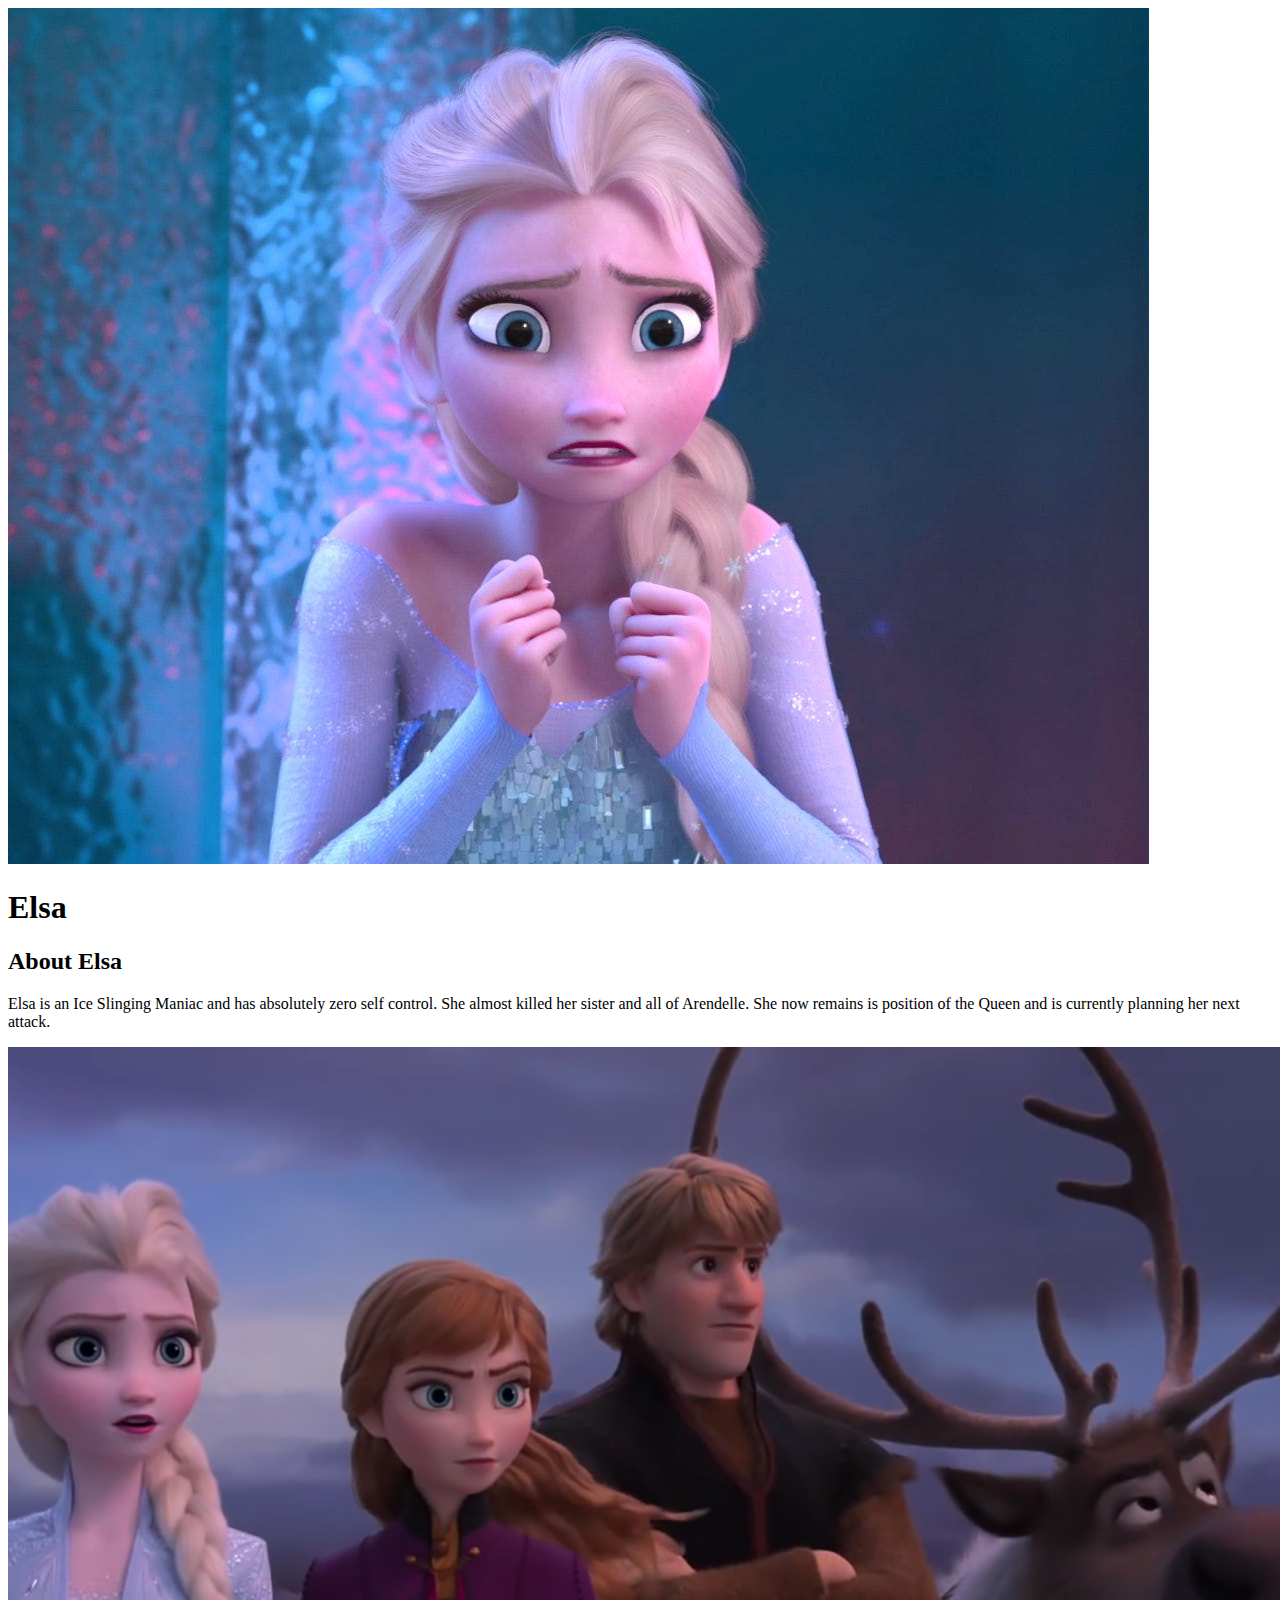
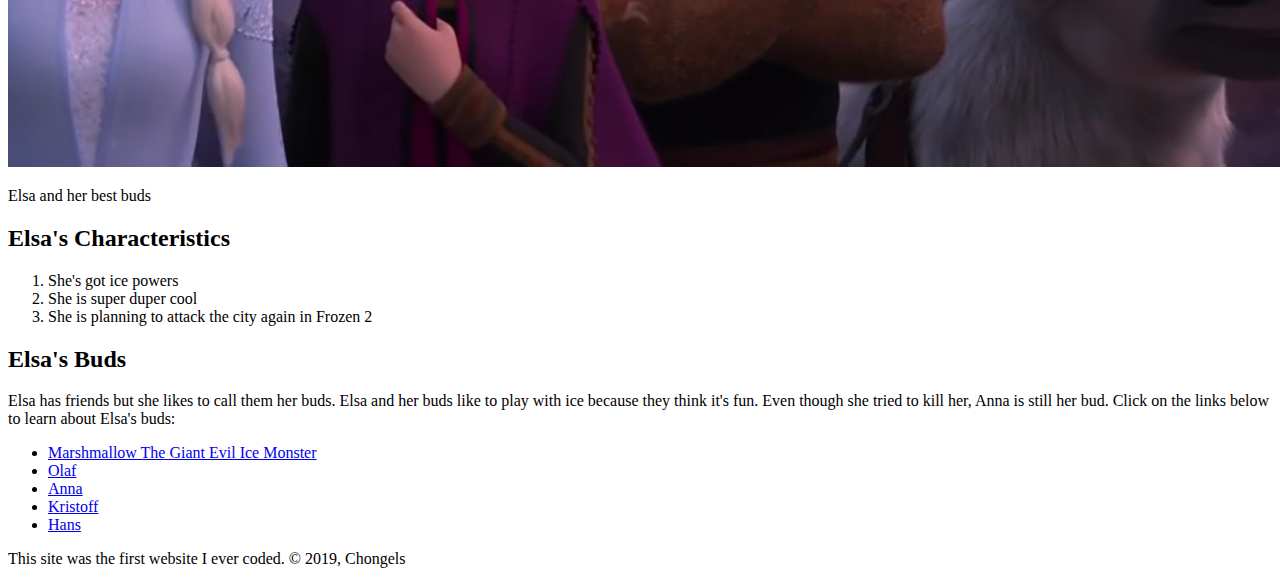
==== index.html @ b282a5e8 "Added our character's index.html file and a few images." ====
<!DOCTYPE html>
<html>
<head>
	<title>Elsa The Ice Slinger</title>
	<link rel="icon" href="img/snowflake.png">
</head>
<body>
	<!-- header element -->
	<header>
		<img src="img/elsa-avatar.jpg">
		<h1>Elsa</h1>
	</header>

	<!-- main element -->
	<main>
		<h2>About Elsa</h2>
		<p>Elsa is an Ice Slinging Maniac and has absolutely zero self control. She almost killed her sister and all of Arendelle. She now remains is position of the Queen and is currently planning her next attack.</p>
		<img src="img/elsa-friends.jpg">
		<p>Elsa and her best buds</p>
		
		<!-- Characteristics -->
		<h2>Elsa's Characteristics</h2>
		<ol>
			<li>She's got ice powers</li>
			<li>She is super duper cool</li>
			<li>She is planning to attack the city again in Frozen 2</li>
		</ol>
		
		<!-- Friends -->
		<h2>Elsa's Buds</h2>
		<p>Elsa has friends but she likes to call them her buds. Elsa and her buds like to play with ice because they think it's fun. Even though she tried to kill her, Anna is still her bud. Click on the links below to learn about Elsa's buds:</p>
		<ul>
			<li><a target="_blank" href="https://disney.fandom.com/wiki/Marshmallow">Marshmallow The Giant Evil Ice Monster</a></li>
			<li><a target="_blank" href="https://disney.fandom.com/wiki/Olaf">Olaf</a></li>
			<li><a target="_blank" href="https://disney.fandom.com/wiki/Anna">Anna</a></li>
			<li><a target="_blank" href="https://disney.fandom.com/wiki/Kristoff">Kristoff</a></li>
			<li><a target="_blank" href="https://disney.fandom.com/wiki/Hans">Hans</a></li>
		</ul>

	</main>

	<!-- Footer element -->
	<footer>
		<p>This site was the first website I ever coded. &copy; 2019, Chongels</p>
	</footer>

</body>
</html>
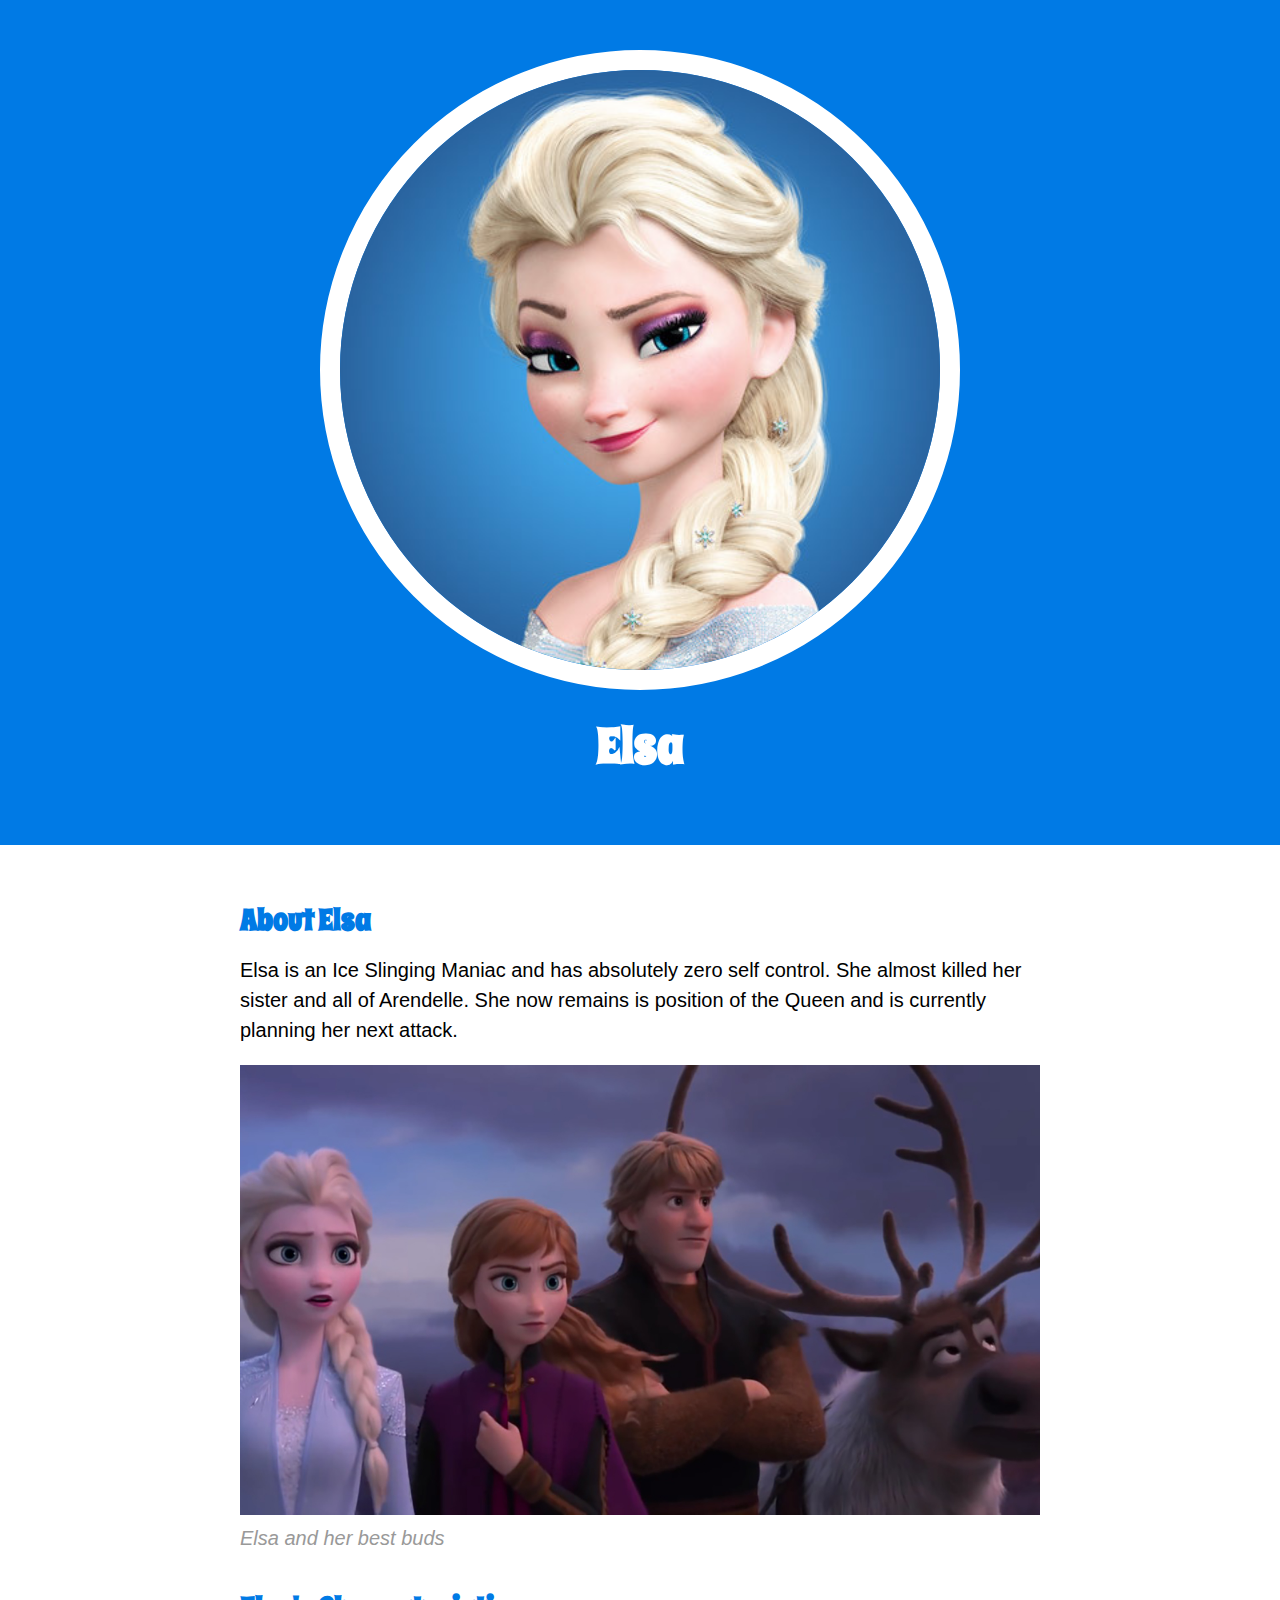
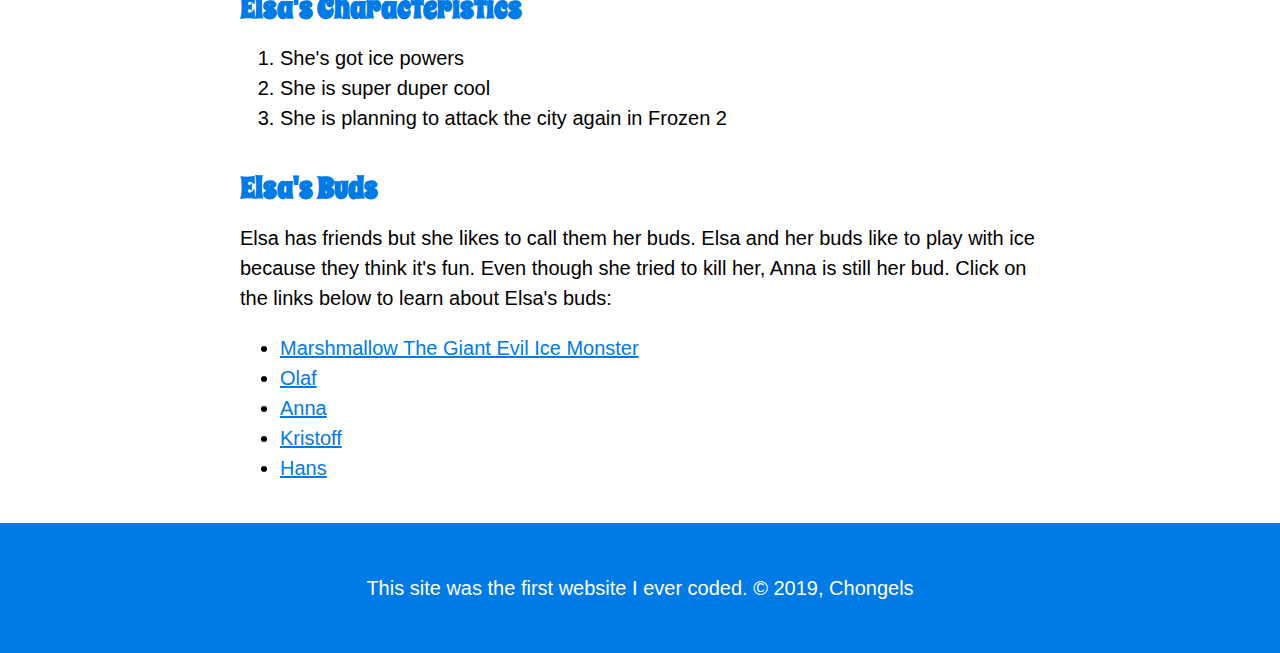
==== commit ab90fde0: "Wrote the CSS for our character's website (and changed some HTML)" ====
--- a/index.html
+++ b/index.html
@@ -3,11 +3,13 @@
 <head>
 	<title>Elsa The Ice Slinger</title>
 	<link rel="icon" href="img/snowflake.png">
+	<link href="https://fonts.googleapis.com/css?family=Spicy+Rice&display=swap" rel="stylesheet">
+	<link rel="stylesheet" type="text/css" href="css/hero.css">
 </head>
 <body>
 	<!-- header element -->
 	<header>
-		<img src="img/elsa-avatar.jpg">
+		<img src="img/elsa-avatar.jpeg">
 		<h1>Elsa</h1>
 	</header>
 
@@ -16,7 +18,7 @@
 		<h2>About Elsa</h2>
 		<p>Elsa is an Ice Slinging Maniac and has absolutely zero self control. She almost killed her sister and all of Arendelle. She now remains is position of the Queen and is currently planning her next attack.</p>
 		<img src="img/elsa-friends.jpg">
-		<p>Elsa and her best buds</p>
+		<p class="caption">Elsa and her best buds</p>
 		
 		<!-- Characteristics -->
 		<h2>Elsa's Characteristics</h2>
--- a/css/hero.css
+++ b/css/hero.css
@@ -0,0 +1,72 @@
+body{
+	margin: 0;
+	font-family: 'Helvetica', 'Arial', sans-serif;
+	font-size: 20px;
+	line-height: 30px;
+}
+
+header{
+	background-color: #007AE5;
+	text-align: center;
+	padding-top: 50px;
+	padding-bottom: 50px;
+}
+
+h1, h2{
+	font-family: 'Spicy Rice', cursive;
+}
+
+header h1{
+	color: white;
+	font-size: 50px;
+}
+
+header img{
+	border-radius: 500px;
+	width: 600px;
+	border: 20px solid white;
+}
+
+main{
+	max-width: 800px;
+	margin: 0 auto;
+	padding: 20px;
+}
+
+main img{
+	max-width: 100%;
+}
+
+h2{
+	font-size: 30px;
+	color: #007AE5;
+	margin: 40px 0 10px;
+}
+
+a{
+	color: #007AE5;
+}
+a:hover{
+	opacity: .5;
+}
+
+footer{
+	background-color: #007AE5;
+	text-align: center;
+	color: white;
+	padding: 50px
+}
+
+footer p{
+	margin: 0;
+}
+
+p.caption{
+	color: #999999;
+	font-style: italic;
+	margin-top: 0;
+}
+
+
+
+
